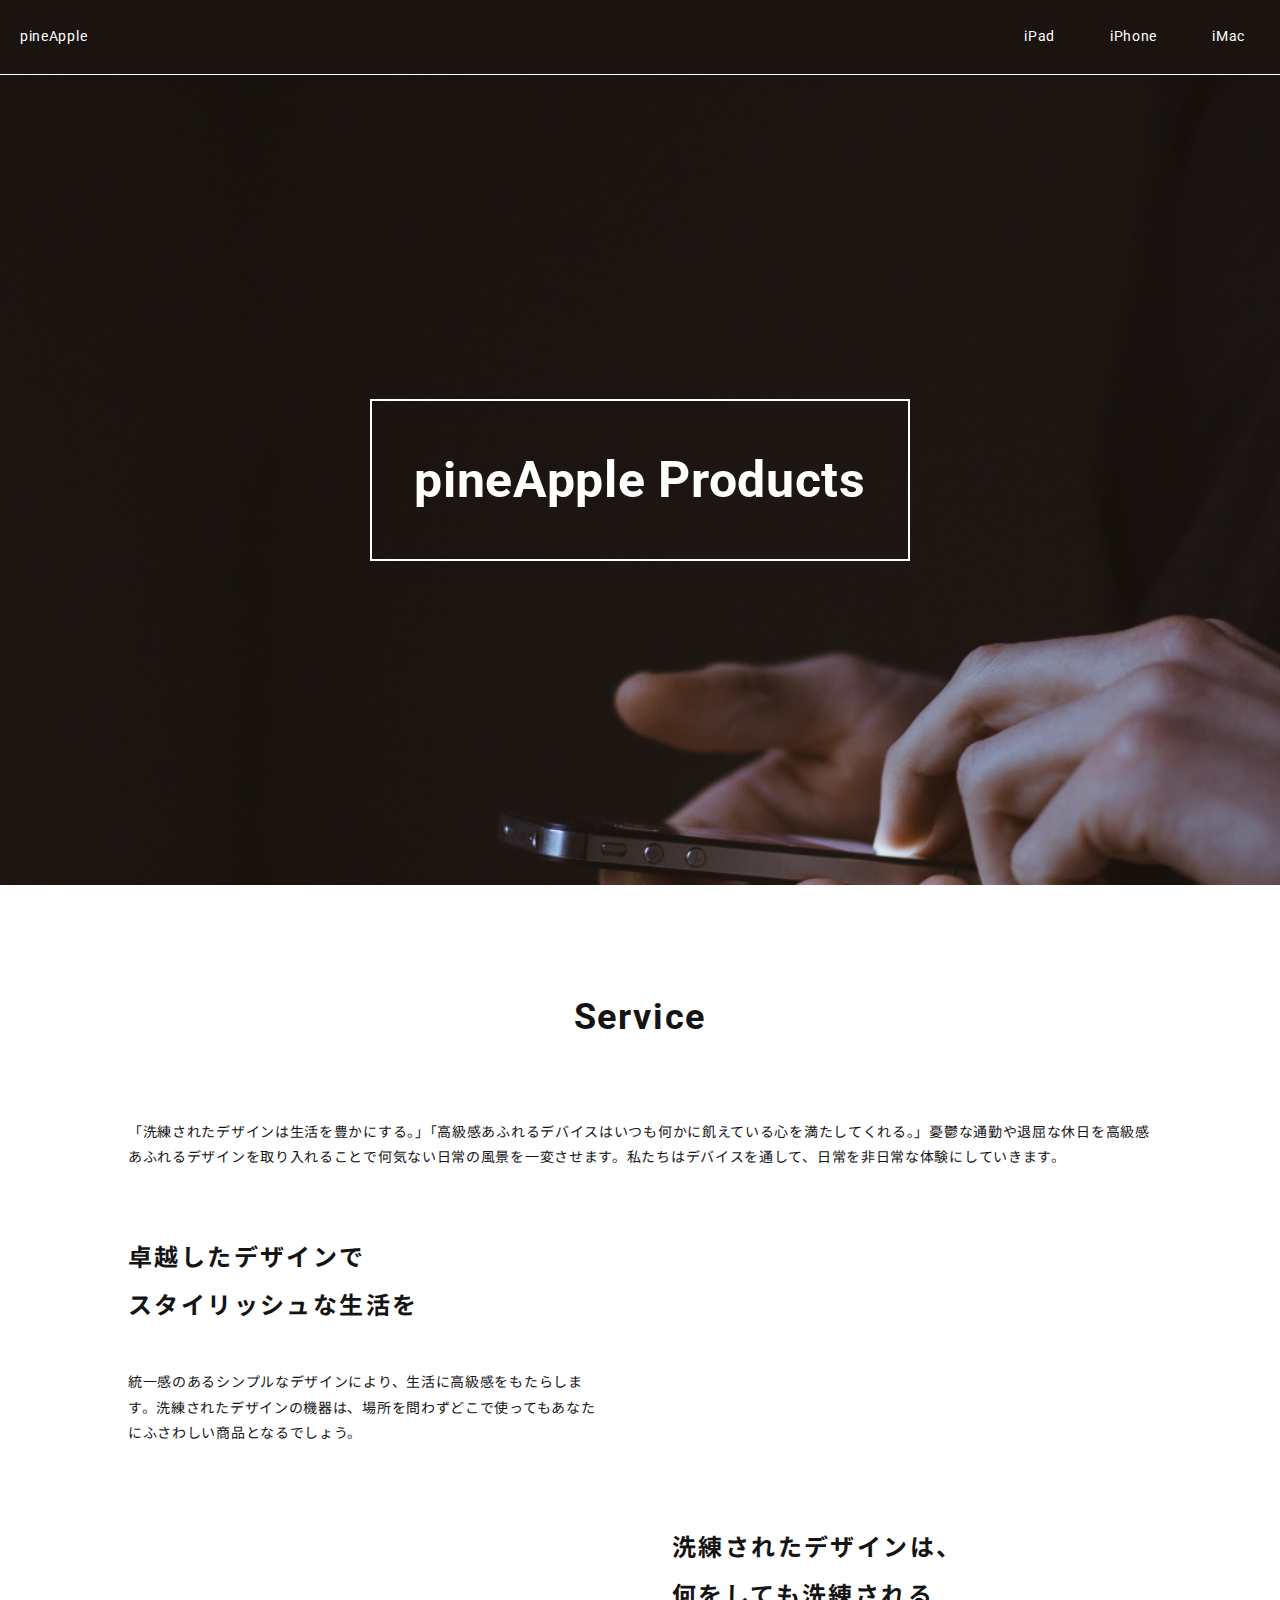
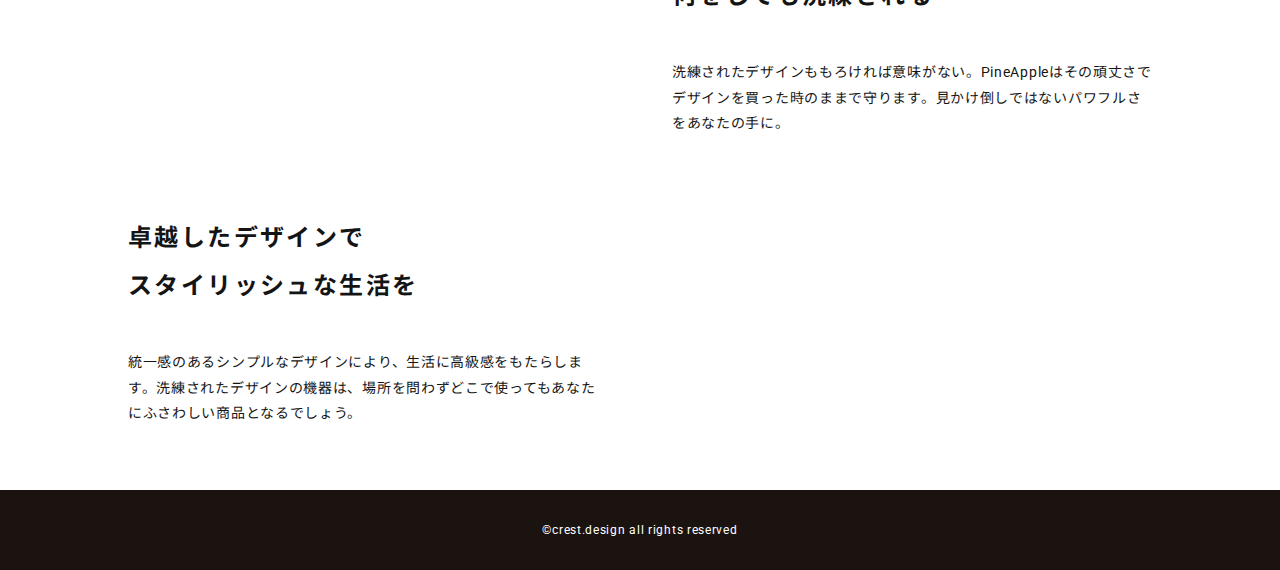
==== products/index.html @ 6952d7cd "Add files via upload" ====
<!DOCTYPE html>
<html lang="ja">
  <head>
    <meta charset="UTF-8">
    <meta name="viewport" content="width=device-width, initial-scale=1.0">
    <meta http-equiv="X-UA-Compatible" content="ie=edge">
    <title>pineApple</title>
    <link rel="stylesheet" href="../css/reset.css">
    <link href="https://fonts.googleapis.com/css?family=Noto+Sans+JP|Roboto&display=swap" rel="stylesheet">
    <link rel="stylesheet" href="../css/style.css">
    <link rel="stylesheet" href="../css/products.css">
  </head>
  <body>
    <!-- header -->
    <header class="header">
      <h1 class="site-title"><a href="../index.html">pineApple</a></h1>
      <div class="nav-wrapper">
        <nav class="header-nav">
          <ul class="nav-list">
            <li class="nav-item"><a href="#iPad">iPad</a></li>
            <li class="nav-item"><a href="#iPhone">iPhone</a></li>
            <li class="nav-item"><a href="#iMac">iMac</a></li>
          </ul>
        </nav>
      </div>
      <button class="burger-btn">
        <span class="bars">
          <span class="bar bar_top"></span>
          <span class="bar bar_mid"></span>
          <span class="bar bar_bottom"></span>
        </span>
      </button>
    </header>
    <!-- //header -->

    <!-- main -->
    <main>
      <!-- fv -->
      <div class="fv">
        <p class="main-copy">pineApple Products</p>
      </div>
      <!-- //fv -->

      <!--service -->
      <section class="section-wrapper">
        <h2 class="section-title">Service</h2>
        <p class="text_about">「洗練されたデザインは生活を豊かにする。」「高級感あふれるデバイスはいつも何かに飢えている心を満たしてくれる。」憂鬱な通勤や退屈な休日を高級感あふれるデザインを取り入れることで何気ない日常の風景を一変させます。私たちはデバイスを通して、日常を非日常な体験にしていきます。
        </p>
        <div class="products">
          <section class="product" id="iPad">
            <div class="content-inner">
              <div class="text-wrapper_service">
                <h3 class="service-title">卓越したデザインで<br>スタイリッシュな生活を</h3>
                <p class="section-text_service">
                統一感のあるシンプルなデザインにより、生活に高級感をもたらします。洗練されたデザインの機器は、場所を問わずどこで使ってもあなたにふさわしい商品となるでしょう。
                </p>
              </div>
              <div class="img-wrapper_service element js-animation">
                <img src="../images/service-image@2x.jpg" alt="黒い布の上に置かれた黒い一眼レフカメラ">
              </div>
            </div>
          </section>
          <section class="product" id="iPhone">
            <div class="content-inner reverse">
              <div class="text-wrapper_service">
                <h3 class="service-title">洗練されたデザインは、<br>何をしても洗練される</h3>
                <p class="section-text_service">
                洗練されたデザインももろければ意味がない。PineAppleはその頑丈さでデザインを買った時のままで守ります。見かけ倒しではないパワフルさをあなたの手に。
                </p>
              </div>
              <div class="img-wrapper_service element js-animation">
                <img src="../images/service-image02@2x.jpg" alt="黒い布の上に置かれた黒いアイフォン">
              </div>
            </div>
          </section>
          <section class="product"  id="iMac">
            <div class="content-inner">
              <div class="text-wrapper_service">
                <h3 class="service-title">卓越したデザインで<br>スタイリッシュな生活を</h3>
                <p class="section-text_service">
                統一感のあるシンプルなデザインにより、生活に高級感をもたらします。洗練されたデザインの機器は、場所を問わずどこで使ってもあなたにふさわしい商品となるでしょう。
                </p>
              </div>
              <div class="img-wrapper_service element js-animation">
                <img src="../images/service-image@2x.jpg" alt="黒い布の上に置かれた黒い一眼レフカメラ">
              </div>
            </div>
          </section>
        </div>
      </section>
      <!-- //service -->

    </main>
    <!-- //main -->

    <!-- footer -->
    <footer class="footer">
      <small>©︎crest.design all rights reserved</small>
    </footer>
    <!-- //footer -->

    <script  src="http://ajax.googleapis.com/ajax/libs/jquery/1.9.1/jquery.min.js"></script>
    <!-- <script src="https://ajax.googleapis.com/ajax/libs/jquery/3.4.1/jquery.min.js"></script> -->
    <script src="../js/script.js"></script>
  </body>
</html>
---- css/style.css ----
/* style.css */

/* ------------------ */
/* base */
/* ------------------ */
html{
  font-size: 62.5%;
}
body{
  color:#141414;
  font-size:1.4rem;
  line-height:1.8;
  letter-spacing: 0.05em;

  font-family: 'Roboto', sans-serif,'Noto Sans JP', sans-serif;
}
.noscroll{
  overflow: hidden;
  }
img{
  width:100%;
  vertical-align: bottom;
}
a{
  text-decoration: none;
  color:#fff;
}
.section-title{
  font-size: 3.6rem;
  font-weight: bold;
  text-align: center;
  letter-spacing: 0.05em;
  margin-bottom: 70px;
}
h3{
  font-size: 2.4rem;
  font-weight: bold;
  line-height:2;
  letter-spacing: 0.1em;
  margin-bottom: 40px;
}
.section-wrapper{
  padding:100px 10% 50px;

}
/* ------------------ */
/* header */
/* ------------------ */
.header{
  background-color: #1B1310;
  color: #fff;
  position: fixed;
  height:74px;
  width: 100%;
  /*navとlogo両方の横並び*/
  display: flex;
  justify-content: space-between;
  align-items: center;
  padding: 0 120px 0 20px;
  border-bottom:1px solid #fff;
  /*アニメ画像と被らないように*/
  z-index: 1;
}
.nav-list{
  /* navの横並び */
  display: flex;
}
.nav-item{
  /* メニューの右側に余白 */
  margin-right: 55px;
}
.burger-btn{
  display: none;
}

/* ------------------ */
/* fv */
/* ------------------ */
.fv{
  /* 画面の高さの90に指定 */
  height:90vh;
  /* 背景画像の設定 */
  background-image: url(../images/fv-bgi@2x.jpg);
  background-size: cover;
  background-position: center;
  /* メインコピーの上下左右中央寄せ */
  display: flex;
  justify-content: center;
  align-items: center;
  flex-direction: column;
  /*headerのposition:fixed分の余白部分*/
  padding-top: 75px;
}
.main-copy{
  font-size: 5rem;
  color: #fff;
  font-weight: bold;
  border:2px solid #fff;
  padding: 34px 42px;
}

/* ------------------ */
/* about */
/* ------------------ */

/* ------------------ */
/* service */
/* ------------------ */
/*画像の幅指定*/
.text-wrapper_service,.img-wrapper_service{
  max-width: 480px;
}
/*1つ目と2つ目のdiv（クラス）のスタイリング*/
.content-inner{
  /*横並びに*/
  display: flex;
  /*フレックスアイテムの折り返し*/
  flex-wrap: wrap;
  /*アイテムの間にスペースを均等に割り付け*/
  justify-content: space-between;
  /*コンテナ内のアイテムを中央揃え*/
  align-items: center;
}
/*2つ目のdiv（クラス）のスタイリング*/
.reverse{
  /*content-innnerクラスとの間を50px空ける*/
  margin-top: 50px;
  /*フレックスコンテナの主軸方向が row の逆に設定*/
  flex-direction: row-reverse;
}

/* ------------------ */
/* news */
/* ------------------ */
/*card-listクラス全体のスタイリング*/
.card-list{
  display: flex;
  justify-content: space-between;
  align-items: center;
}
/*card-item（各リスト）のスタイリング*/
.card-item{
  max-width: 320px;
  box-shadow: 0px 0px 6px rgba(27, 19, 16, 0.4);
  /*各リスト同士の余白部分*/
  margin-right:10px;
}
/*text_news（card-item内のテキスト部分）のスタイリング*/
.text_news{
  color:#141414;
  /*上下に33px、横に25pxの余白*/
  padding: 33px 25px;
}

/* ------------------ */
/* contact */
/* ------------------ */
.form{
  max-width: 700px;
  margin: 0 auto;
}
input,textarea{
  border: 1px solid #141414;
  padding: 10px;
}
.form-part{
  display: flex;
  flex-direction: column;
  margin-top: 25px;
}
label{
  margin-bottom: 5px;
}
#input-subject,textarea{
  line-height: 2;
  font-size: 1.6rem;
}
textarea{
  resize: none;
  height: 171px;
}
.form-send{
  text-align: center;
  margin-top: 50px;
}
.form-btn{
  display: inline-block;
  width: 235px;
  padding: 20px 97px;
  border-radius: 30px;
  font-size: 2rem;
  font-weight: bold;
  text-align: center;
  color: #fff;
  background-color: #1B1310;
  box-shadow: 0px 0px 6px #1B1310;
}

/* ------------------ */
/* footer */
/* ------------------ */
footer{
  background-color: #1B1310;
  height: 80px;
}
small{
  display: block;
  text-align: center;
  color: #fff;
  padding-top: 30px;
}

/*===============================
 スクロールアニメーションの設定
 スクロール方向の変更も基本ここ
 ===============================*/
/*初期状態での見え方*/
.js-animation {
  /*画像を完全に隠す*/
  opacity: 0;/*透明度ゼロ*/
  visibility: hidden;/*ボックスを非表示に*/
  /*要素の表示位置を移動*/
  transform: translateY(40px);/*Y方向に40px移動*/
  transition: all 1s;/*時間的変化を全て1秒に*/
}
/*スクロール後の見え方*/
.js-animation.is-show {
  opacity: 1;/*透明度１（完全に不透明）*/
  visibility: visible;/*ボックスを表示*/
  transform: translateY(0px);/*Y方向に0px移動*/
}


/*===================================
レスポンシブデザイン
===================================*/
@media screen and (max-width:768px){
  /* ----------------------- */
  /* base_sp
  /* ----------------------- */
  h3{
    font-size: 2rem;
    margin-bottom: 30px;
  }
  /*wrapperのpaddingを調整*/
  .section-wrapper{
    padding:100px 5% 50px;
  }

  /* ------------------ */
  /* humberger-menu */
  /* ------------------ */
  .header{
    padding: 0 5%;
  }
  .burger-btn{
    display: block;
    width: 39px;
    height: 39px;
    position: relative;
    margin-right: 55px;
    z-index: 3;
    /*   codepenの挙動のため */
    background-color:transparent;
    border:none;
  }
  .bar{
    width: 20px;
    height: 1px;
    display: block;
    position: absolute;
    left: 50%;
    transform: translateX(-50%);
    background-color: #fff;
  }
  .bar_top{
    top: 10px;
  }
  .bar_mid{
    top: 50%;
    transform: translate(-50%,-50%);
  }
  .bar_bottom{
    bottom: 10px;
  }
  .burger-btn.close .bar_top{
    transform: translate(-50%,10px) rotate(45deg);
    transition: transform .3s;
  }
  .burger-btn.close .bar_mid{
    opacity: 0;
    transition: opacity .3s;
  }
  .burger-btn.close .bar_bottom{
    transform: translate(-50%,-8px) rotate(-45deg);
    transition: transform .3s;
  }
  .nav-wrapper{
    display: none;
    width: 100vw;
    height: 100vh;
    position: fixed;
    top: 0;
    left: 0;
    z-index: 2;/*キービジュアルと.btn_triggerとの重なりの前後関係を調整*/
  }
  .header-nav{
    width: 100%;
    height: 100%;
    background-color:#1B1310;
    z-index: 2;
  }
  .header-nav .nav-list{
    display: block;
    position: absolute;
    top: 50%;
    left: 50%;
    transform: translate(-50%,-50%);
    text-align: center;
  }
  .header-nav .nav-item{
    margin-right: 0;
    margin-bottom: 40px;
  }

  /* ------------------ */
  /* fv */
  /* ------------------ */
  .main-copy{
    font-size: 3rem;
  }
  .fv{
    background-image: url(../images/fv-bgi_sp@2x.jpg);
  }

  /* ------------------ */
  /* service */
  /* ------------------ */
  .content-inner{
    /*横並びの要素を縦に並べる*/
    flex-direction:column;
    /*縦にしたやつをセンタリング*/
    margin:50px auto;
  }
  .img-wrapper_service{
    margin-top: 40px;
  }
  .img-wrapper_service img{
    height:150px;
    /*画像のトリミングをする*/
    object-fit:cover;
  }

  /* ------------------ */
  /* news */
  /* ------------------ */
  .card-list{
    flex-direction: column;
  }
  .card-item{
    margin: 50px 0 0;
  }
  .card-list li:first-child{
    margin-top: 0;
  }
}
---- css/products.css ----
.product{
  margin: auto;
}

.product:nth-child(odd){
  margin-top: 50px;
}
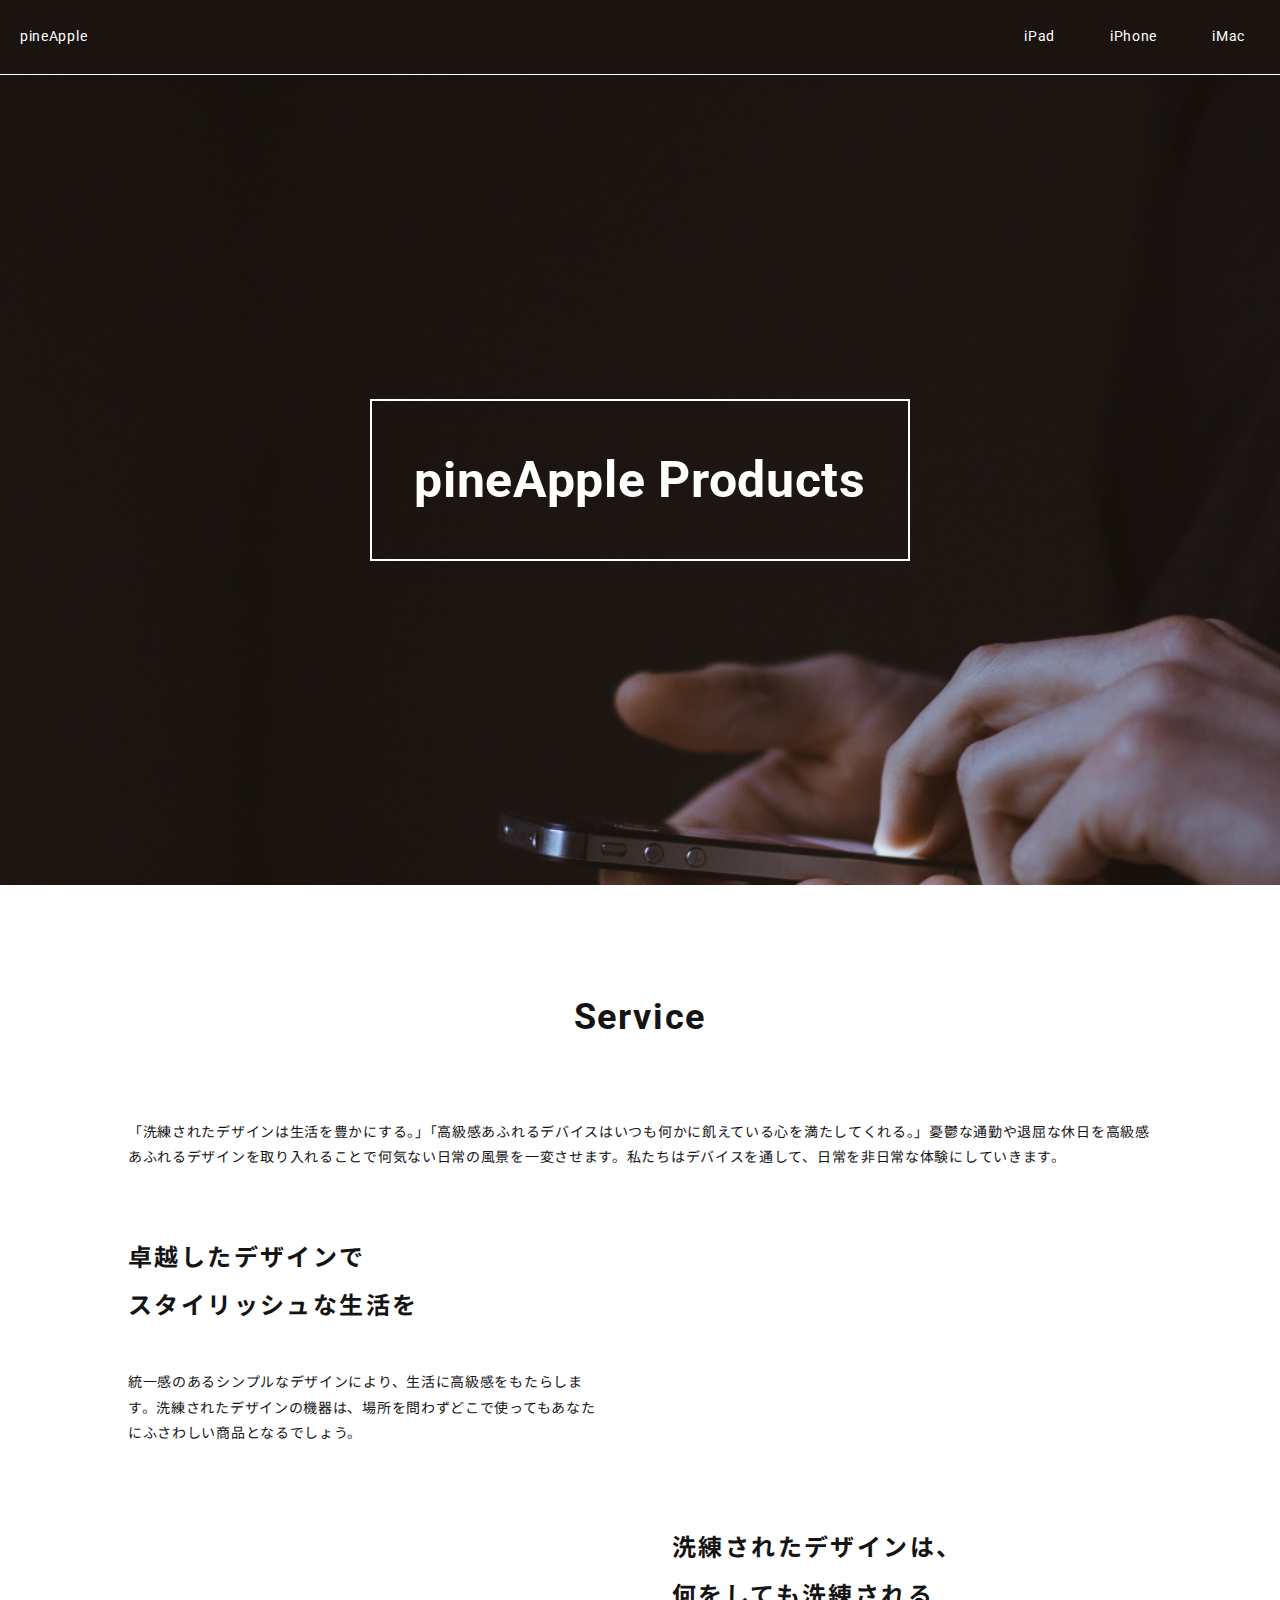
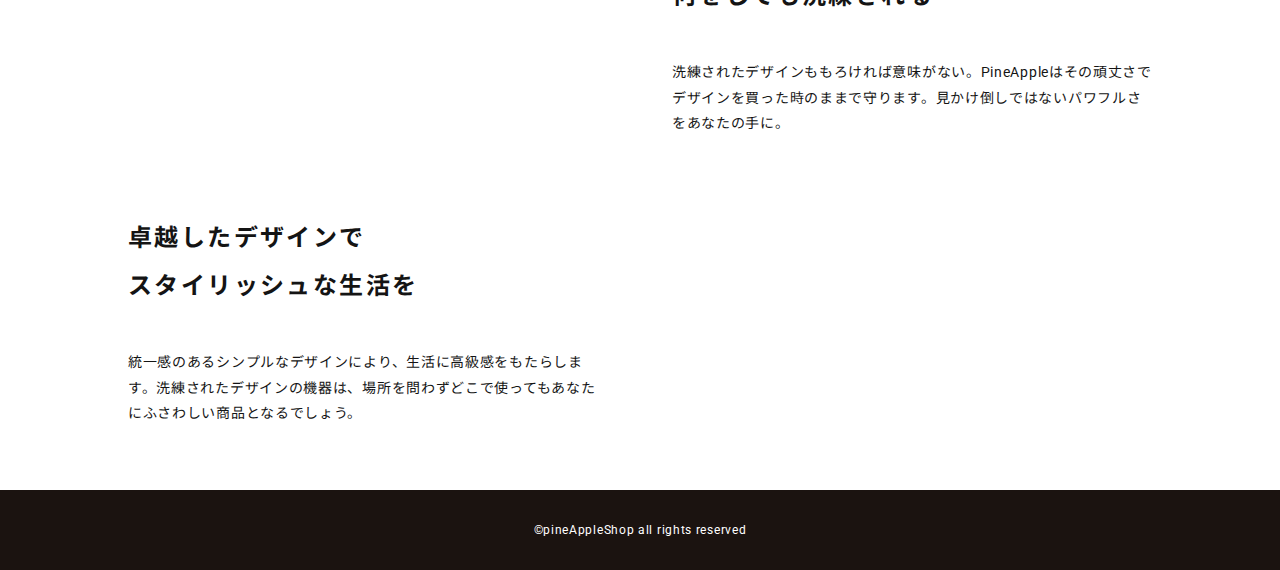
==== commit 41817622: "Add files via upload" ====
--- a/products/index.html
+++ b/products/index.html
@@ -95,7 +95,7 @@
 
     <!-- footer -->
     <footer class="footer">
-      <small>©︎crest.design all rights reserved</small>
+      <small>©︎pineAppleShop all rights reserved</small>
     </footer>
     <!-- //footer -->
 
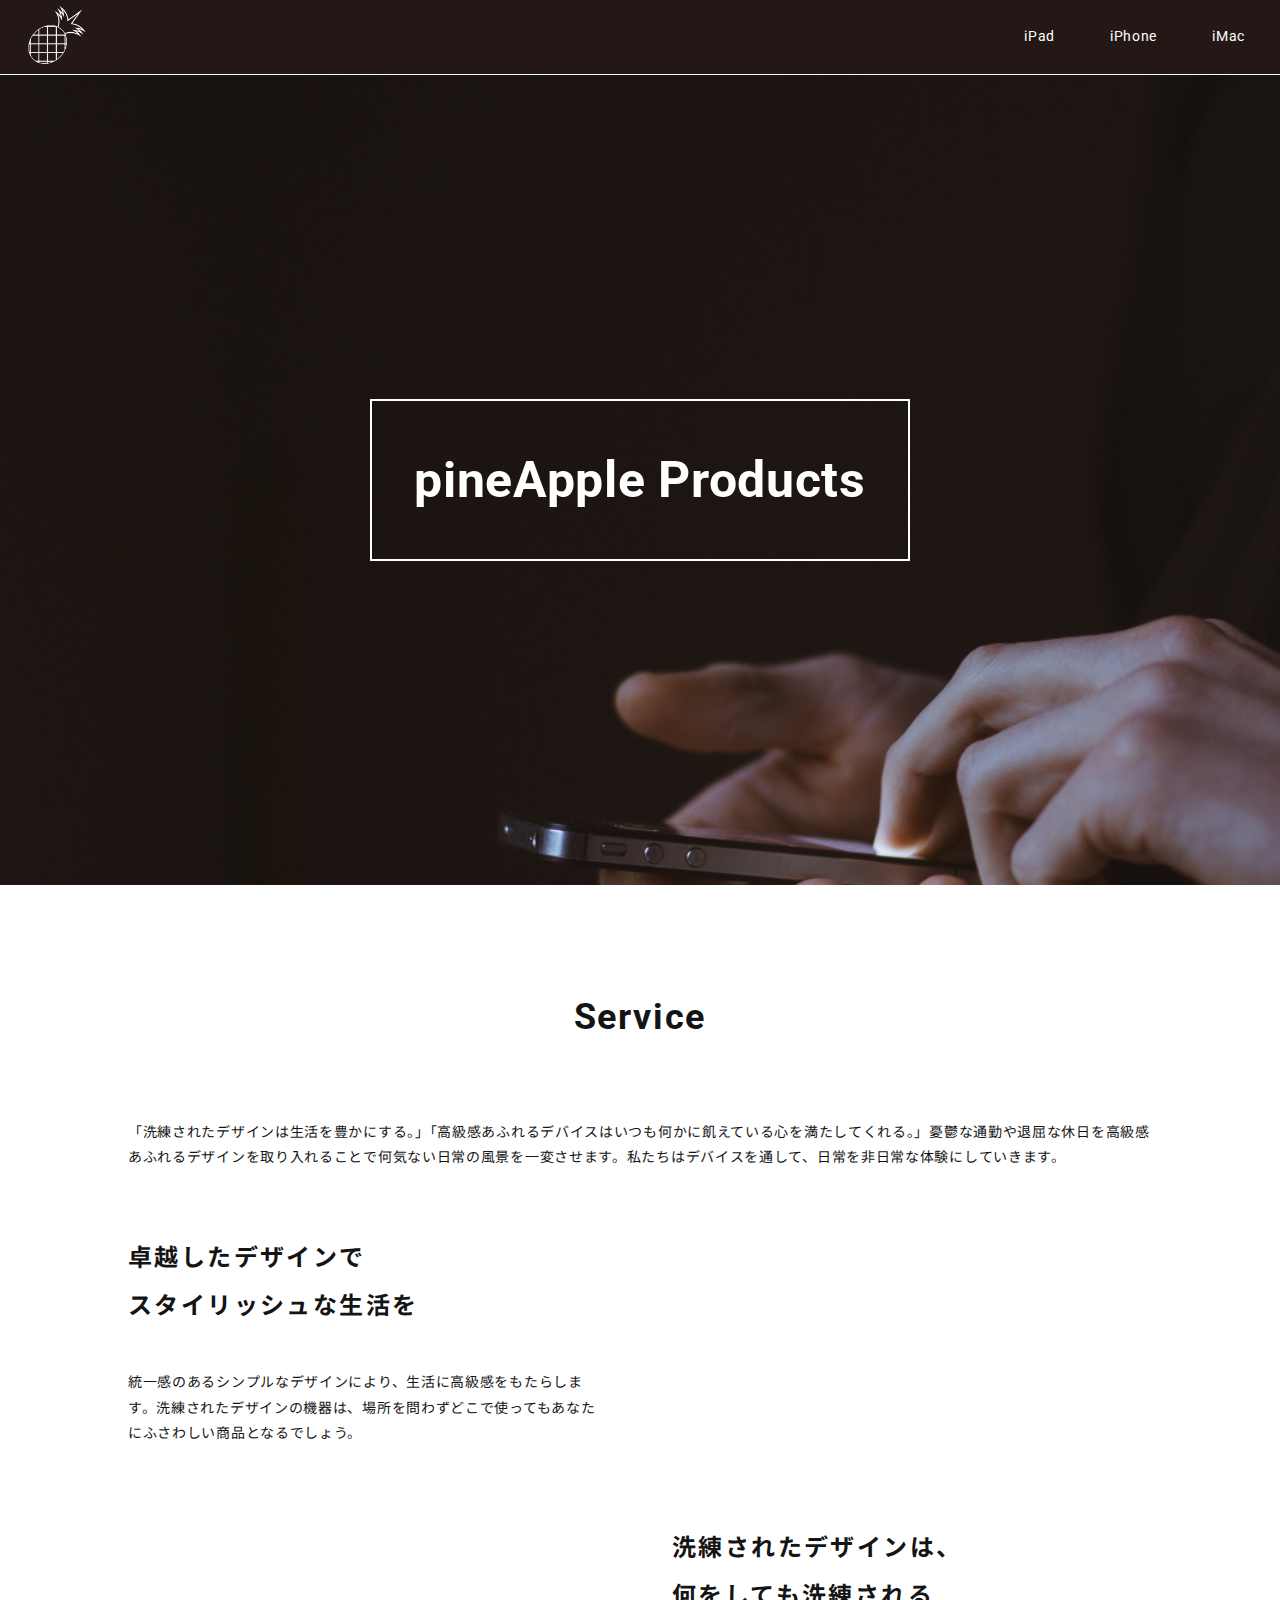
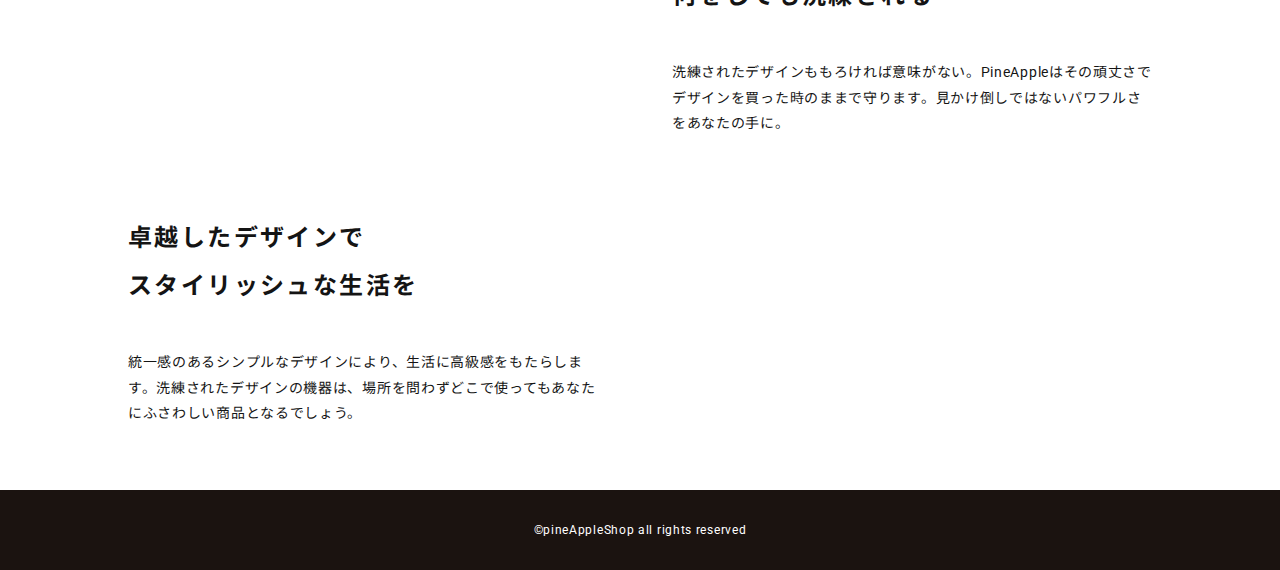
==== commit 2bb13e00: "Add files via upload" ====
--- a/products/index.html
+++ b/products/index.html
@@ -5,6 +5,7 @@
     <meta name="viewport" content="width=device-width, initial-scale=1.0">
     <meta http-equiv="X-UA-Compatible" content="ie=edge">
     <title>pineApple</title>
+    <link rel="shortcut icon" href="../images/meta/favicon.ico" type="image/x-icon">
     <link rel="stylesheet" href="../css/reset.css">
     <link href="https://fonts.googleapis.com/css?family=Noto+Sans+JP|Roboto&display=swap" rel="stylesheet">
     <link rel="stylesheet" href="../css/style.css">
@@ -13,7 +14,7 @@
   <body>
     <!-- header -->
     <header class="header">
-      <h1 class="site-title"><a href="../index.html">pineApple</a></h1>
+      <h1 class="site-title"><a href="../index.html"><img src="../images/meta/pineApple.png" alt="PineApple"></a></h1>
       <div class="nav-wrapper">
         <nav class="header-nav">
           <ul class="nav-list">
--- a/css/style.css
+++ b/css/style.css
@@ -25,6 +25,7 @@
   text-decoration: none;
   color:#fff;
 }
+
 .section-title{
   font-size: 3.6rem;
   font-weight: bold;
@@ -47,7 +48,7 @@
 /* header */
 /* ------------------ */
 .header{
-  background-color: #1B1310;
+  background-color: #231815;
   color: #fff;
   position: fixed;
   height:74px;
@@ -71,6 +72,11 @@
 }
 .burger-btn{
   display: none;
+}
+
+.site-title img{
+  height: 74px;
+  width: auto;
 }
 
 /* ------------------ */
